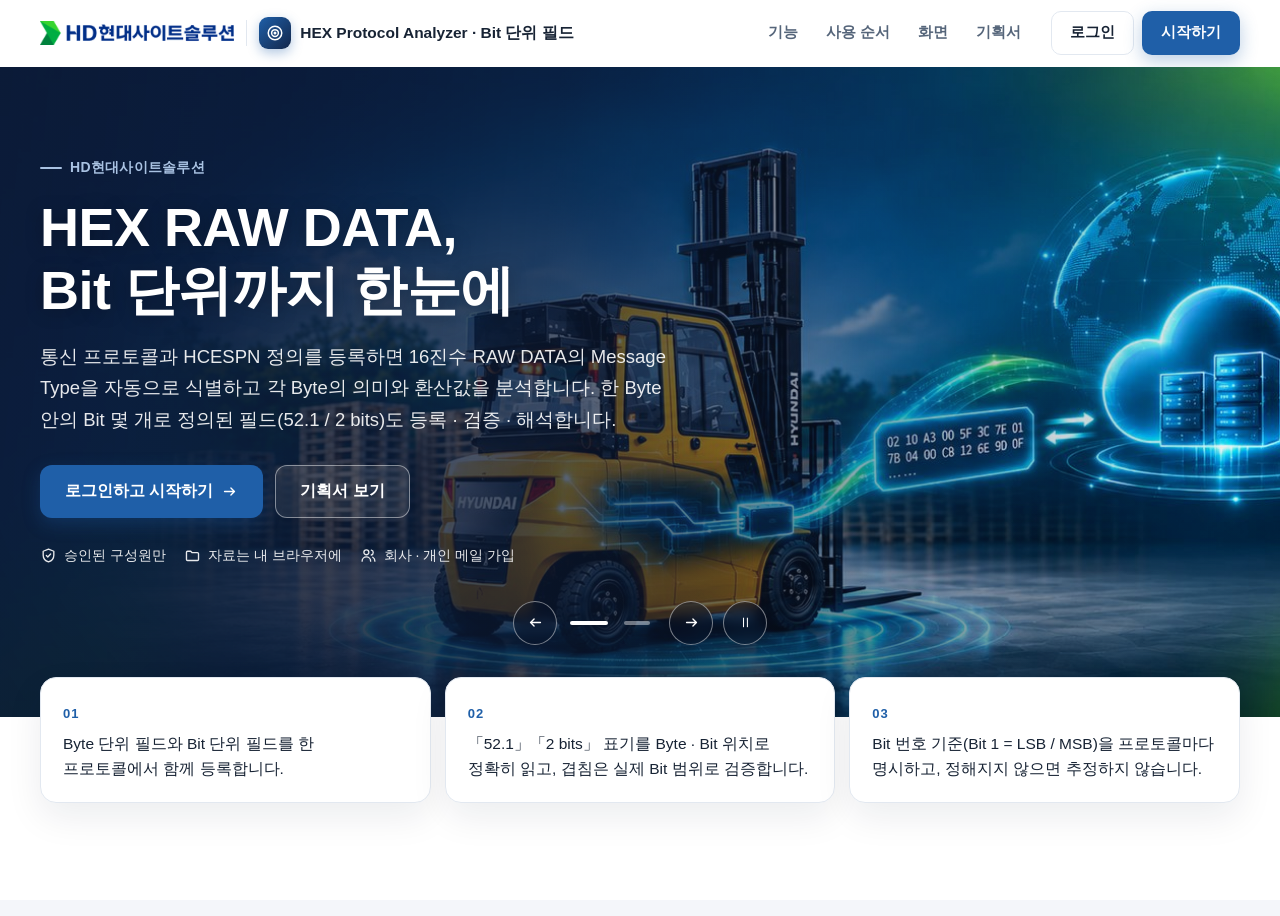
==== index.html @ 4d3e8d06 "v1.0: HEX Protocol Analyzer · Bit 단위 필드 Co-Authored-By: Claude Fable 5.2 <noreply@anthropic.com>" ====
<!DOCTYPE html>
<html lang="ko">
<head>
<meta charset="UTF-8">
<meta name="viewport" content="width=device-width, initial-scale=1.0">
<title>HEX Protocol Analyzer · Bit 단위 필드 — 16진수 RAW DATA 자동 해석</title>
<!-- seo-kit: 검색 · 공유 미리보기(주소를 옮기면 이 묶음의 주소를 내 주소로) -->
<link rel="canonical" href="https://build-2611-19.jobability.co.kr/">
<meta name="robots" content="index,follow">
<meta property="og:type" content="website">
<meta property="og:site_name" content="HD현대사이트솔루션">
<meta property="og:title" content="HD현대사이트솔루션 · HEX RAW DATA, Bit 단위까지 한눈에">
<meta property="og:description" content="통신 프로토콜과 HCESPN 정의를 등록하면 16진수 RAW DATA의 Message Type을 자동으로 식별하고 각 Byte의 의미와 환산값을 분석합니다. 한 Byte 안의 Bit 몇 개로 정의된 필드(52.1 / 2 bits)도 등록 · 검증 · 해석합니다.">
<meta property="og:url" content="https://build-2611-19.jobability.co.kr/">
<meta property="og:image" content="https://build-2611-19.jobability.co.kr/og-image.png?v=2">
<meta property="og:image:secure_url" content="https://build-2611-19.jobability.co.kr/og-image.png?v=2">
<meta property="og:image:type" content="image/png">
<meta property="og:image:width" content="1200">
<meta property="og:image:height" content="630">
<meta property="og:image:alt" content="HEX RAW DATA, Bit 단위까지 한눈에">
<meta property="og:locale" content="ko_KR">
<meta name="twitter:card" content="summary_large_image">
<meta name="twitter:title" content="HD현대사이트솔루션 · HEX RAW DATA, Bit 단위까지 한눈에">
<meta name="twitter:description" content="통신 프로토콜과 HCESPN 정의를 등록하면 16진수 RAW DATA의 Message Type을 자동으로 식별하고 각 Byte의 의미와 환산값을 분석합니다. 한 Byte 안의 Bit 몇 개로 정의된 필드(52.1 / 2 bits)도 등록 · 검증 · 해석합니다.">
<meta name="twitter:image" content="https://build-2611-19.jobability.co.kr/og-image.png?v=2">
<!-- /seo-kit -->
<meta name="description" content="통신 프로토콜과 HCESPN 정의를 등록하면 16진수 RAW DATA의 Message Type을 자동으로 식별하고 각 Byte의 의미와 환산값을 분석합니다. 한 Byte 안의 Bit 몇 개로 정의된 필드(52.1 / 2 bits)도 등록 · 검증 · 해석합니다.">
<link rel="icon" href="favicon.svg" type="image/svg+xml">
<link rel="stylesheet" href="css/analyzer.css?v=1.0">
<!-- auth-kit: 로그인 전에는 도구 화면을 감춘다(js/auth.js 가 판정 뒤 푼다) -->
<script>document.documentElement.classList.add('auth-lock')</script>
<link rel="stylesheet" href="css/auth.css?v=2026-11-13.12">
<link rel="stylesheet" href="css/board.css?v=2026-11-13.12">
<link rel="stylesheet" href="css/kit-build.css?v=2026-11-13.12">
<!-- /auth-kit -->
</head>
<body>
<div id="app">
  <aside>
    <h1>HEX Protocol Analyzer</h1>
    <nav id="nav" aria-label="메뉴">
      <button data-p="dash">대시보드</button>
      <button data-p="protocols">프로토콜 관리</button>
      <button data-p="hcespn">HCESPN 관리</button>
      <button data-p="analyze">RAW DATA 해석</button>
    </nav>
    <div class="side-foot">
      <a class="sbtn" href="guide.html">사용법</a>
      <a class="sbtn" href="plan.html">기획서</a>
      <small>build-2611-19 · 기획 차준근<br>자료는 이 브라우저에만 저장됩니다</small>
    </div>
  </aside>
  <main><div id="view"><div class="card"><b>불러오는 중입니다</b><p class="em">등록해 둔 프로토콜과 HCESPN 을 읽고 있습니다.</p></div></div></main>
</div>
<div id="tip" hidden></div>
<div id="toast" hidden></div>
<input type="file" id="fileany" hidden>
<script src="lib/xlsx.full.min.js"></script>
<script src="js/hcespn.js?v=1.0"></script>
<script src="js/app.js?v=1.0"></script>
<!-- auth-kit: 로그인 · 사용 신청 · 승인 · 게시판(키트 정본 data10-00/kit/auth, 적용 build-2611-00/tools/kit) -->
<script src="vendor/supabase.js?v=2026-11-13.12"></script>
<script src="js/auth-config.js?v=2026-11-13.12"></script>
<script src="js/kit-build.js?v=2026-11-13.12"></script>
<script src="js/board.js?v=2026-11-13.12"></script>
<script src="js/auth.js?v=2026-11-13.12"></script>
<!-- /auth-kit -->
</body>
</html>
---- css/analyzer.css ----
/* build-2611-10 v2 — 심플형 업무 대시보드(왼쪽 네이비 사이드바 + 오른쪽 내용). 기획자 시제품의 색 · 배치를 따른다 */
:root{--bg:#f4f6fa;--card:#fff;--line:#e3e8f0;--tx:#1f2937;--sub:#6b7280;--soft:#eef2f7;--navy:#1e2a4a;--blue:#2563eb;--green:#15803d;--red:#dc2626;--bb:#e8f0fe;--gb:#e7f6ec;--rb:#fdeaea;--side:204px;}
*{box-sizing:border-box;}
html,body{height:100%;margin:0;}
body{font:13px/1.55 "Pretendard","Noto Sans KR","Apple SD Gothic Neo","Malgun Gothic",sans-serif;background:var(--bg);color:var(--tx);word-break:keep-all;overflow-wrap:break-word;}
[hidden]{display:none !important;}
#app{display:flex;height:100%;}
aside{width:var(--side);background:var(--navy);color:#cbd5e8;padding:20px 12px 14px;display:flex;flex-direction:column;gap:4px;flex:none;}
aside h1{font-size:15px;color:#fff;margin:0 8px 18px;font-weight:700;}
nav{display:flex;flex-direction:column;gap:4px;}
nav button,.sbtn{background:none;border:0;color:inherit;text-align:left;padding:9px 12px;border-radius:7px;font:inherit;cursor:pointer;text-decoration:none;display:block;}
nav button:hover,.sbtn:hover{background:#2a3a63;}
nav button.on{background:#3b4f85;color:#fff;font-weight:700;}
.side-foot{margin-top:auto;display:flex;flex-direction:column;gap:2px;}
.side-foot .sbtn{font-size:12px;opacity:.85;padding:6px 12px;}
.side-foot small{color:#8fa0c4;font-size:11px;padding:8px 12px 0;line-height:1.5;}
main{flex:1;min-width:0;display:flex;flex-direction:column;padding:20px 24px 16px;}
#view{flex:1;min-height:0;overflow:auto;display:flex;flex-direction:column;}
h2{font-size:17px;margin:0 0 14px;}
h3{font-size:14px;margin:0 0 10px;}
small,.sub{color:var(--sub);font-size:11.5px;}
.card{background:var(--card);border:1px solid var(--line);border-radius:10px;padding:14px 16px;margin-bottom:14px;}
.kpis{display:grid;grid-template-columns:repeat(4,minmax(0,1fr));gap:12px;margin-bottom:14px;}
.kpi{margin:0;} .kpi span{color:var(--sub);display:block;} .kpi b{font-size:30px;line-height:1.3;font-variant-numeric:tabular-nums;}
.s-진행{color:var(--blue);} .s-완료{color:var(--green);} .s-지연{color:var(--red);}
.g3{display:grid;grid-template-columns:repeat(3,minmax(0,1fr));gap:16px;}
.mi{display:flex;justify-content:space-between;gap:8px;padding:7px 0;border-bottom:1px solid var(--line);}
.mi:last-child{border:0;} .mi small{display:block;} .mi > div{min-width:0;}
.bd{font-size:11px;font-weight:600;padding:1px 8px;border-radius:10px;height:max-content;white-space:nowrap;}
.bd.s-진행{background:var(--bb);} .bd.s-완료{background:var(--gb);} .bd.s-지연{background:var(--rb);}
.tagx{font-style:normal;font-size:10.5px;font-weight:600;border-radius:4px;padding:0 5px;margin-left:5px;background:var(--soft);color:var(--sub);white-space:nowrap;}
.tagx.dc{background:#fff3d6;color:#8a5a00;} .tagx.un{background:#f1e9fb;color:#6a3fa0;}
.em{color:var(--sub);text-align:center;padding:18px 0;margin:0;}
table{width:100%;border-collapse:collapse;}
th,td{text-align:left;padding:7px 8px;border-bottom:1px solid var(--line);vertical-align:top;}
th{color:var(--sub);font-weight:500;font-size:12px;white-space:nowrap;background:var(--card);}
.wrap{overflow-x:auto;}
.bar{display:flex;gap:8px;flex-wrap:wrap;align-items:center;margin-bottom:12px;}
.sp{flex:1;}
select,input,textarea,button{font:inherit;color:var(--tx);}
select,input[type=text],input[type=date],input[type=search],textarea{background:var(--card);border:1px solid var(--line);border-radius:6px;padding:5px 8px;max-width:100%;}
textarea{width:100%;min-height:70px;resize:vertical;line-height:1.5;}
button.b,a.b{background:var(--card);border:1px solid var(--line);border-radius:6px;padding:5px 12px;cursor:pointer;text-decoration:none;color:var(--tx);white-space:nowrap;}
button.b:hover{border-color:#b8c3d6;} button.b:disabled{opacity:.45;cursor:not-allowed;}
button.pri{background:var(--blue);border-color:var(--blue);color:#fff;} button.dg{color:var(--red);}
label.ck{display:inline-flex;gap:5px;align-items:center;white-space:nowrap;}

/* 주간업무 현황 — 금주 · 차주 좌우, 따로 스크롤 */
.cols{flex:1;min-height:320px;display:grid;grid-template-columns:minmax(0,1fr) minmax(0,1fr);gap:14px;}
.col{display:flex;flex-direction:column;min-height:0;background:var(--card);border:1px solid var(--line);border-radius:10px;}
.ch{padding:11px 14px;border-bottom:1px solid var(--line);display:flex;justify-content:space-between;align-items:baseline;gap:8px;}
.ch b{font-size:14px;} .col.cur .ch{box-shadow:inset 0 3px 0 var(--blue);border-radius:10px 10px 0 0;} .col.nxt .ch{box-shadow:inset 0 3px 0 #94a3b8;border-radius:10px 10px 0 0;}
.list{flex:1;min-height:0;overflow:auto;padding:4px 14px 10px;}
.item{border-bottom:1px solid var(--line);} .item:last-child{border:0;}
.item.late .ti{color:var(--red);}
.row{display:flex;justify-content:space-between;gap:10px;padding:9px 0;cursor:pointer;}
.row > div:first-child{min-width:0;}
.ti{display:block;font-weight:600;} .meta{color:var(--sub);font-size:11.5px;display:block;}
.rt{display:flex;gap:6px;align-items:flex-start;flex:none;}
.dt{display:none;padding:0 0 12px;} .item.open .dt{display:block;}
pre.orig{margin:0 0 8px;padding:9px 11px;background:var(--soft);border-radius:7px;font:inherit;white-space:pre-wrap;overflow-wrap:anywhere;}
.act{display:flex;gap:8px;flex-wrap:wrap;align-items:center;}
.form{display:grid;grid-template-columns:repeat(auto-fill,minmax(min(190px,100%),1fr));gap:9px 12px;align-items:end;}
.form label{display:flex;flex-direction:column;gap:3px;color:var(--sub);font-size:12px;min-width:0;}
.form label.full{grid-column:1/-1;} .form input,.form select{width:100%;}

/* 업로드 */
.steps{display:grid;grid-template-columns:repeat(4,minmax(0,1fr));gap:8px;margin-bottom:14px;}
.step{border:1px solid var(--line);border-radius:8px;padding:8px 11px;background:var(--card);color:var(--sub);}
.step b{display:block;font-size:11px;letter-spacing:.04em;} .step.on{border-color:var(--blue);color:var(--tx);box-shadow:inset 0 3px 0 var(--blue);} .step.done{color:var(--green);}
.drop{display:block;border:2px dashed #b8c3d6;border-radius:10px;padding:26px 16px;text-align:center;cursor:pointer;background:#fbfcfe;}
.drop:hover,.drop.over{border-color:var(--blue);background:#f1f6ff;} .drop b{display:block;font-size:14px;margin-bottom:4px;}
table.prev td{padding:5px 6px;} table.prev input[type=text]{width:100%;min-width:150px;} table.prev textarea{min-width:220px;min-height:54px;}
tr.skip td{opacity:.5;} tr.flag td{background:#fffaf0;} .bad{color:var(--red);font-weight:600;} .warnb{background:#fff7e6;border:1px solid #f1d9a6;border-radius:8px;padding:9px 12px;margin-bottom:12px;}
.okb{background:var(--gb);border:1px solid #bfe5cc;border-radius:8px;padding:9px 12px;margin-bottom:12px;}
.tabs{display:flex;gap:6px;flex-wrap:wrap;margin-bottom:12px;} .tabs button.on{background:var(--navy);color:#fff;border-color:var(--navy);}
.fieldhead{background:var(--soft);font-weight:700;}
#toast{position:fixed;right:20px;bottom:20px;background:#111827;color:#fff;padding:10px 15px;border-radius:9px;font-size:13px;z-index:50;max-width:min(420px,calc(100vw - 40px));}

@media (max-width:900px){
  #app{flex-direction:column;height:auto;min-height:100%;}
  aside{width:auto;flex-direction:row;flex-wrap:wrap;align-items:center;padding:10px 12px;gap:6px;}
  aside h1{margin:0 8px 0 4px;} nav{flex-direction:row;flex-wrap:wrap;} nav button{padding:7px 10px;}
  .side-foot{margin:0 0 0 auto;flex-direction:row;align-items:center;} .side-foot small{display:none;}
  main{padding:14px 12px;} #view{overflow:visible;}
  .kpis{grid-template-columns:repeat(2,minmax(0,1fr));} .g3{grid-template-columns:minmax(0,1fr);}
  .cols{grid-template-columns:minmax(0,1fr);} .col{max-height:70vh;} .steps{grid-template-columns:repeat(2,minmax(0,1fr));}
}
@media print{
  aside,.noprint,#toast{display:none !important;} #app{display:block;height:auto;} main{padding:0;} #view{overflow:visible;display:block;}
  body{background:#fff;} .card{border:0;padding:0;} th{background:#fff;} .wrap{overflow:visible;}
}

/* ── HEX Protocol Analyzer 전용 ── */
.split{display:grid;grid-template-columns:270px minmax(0,1fr);gap:14px;align-items:start;}
@media (max-width:900px){.split{grid-template-columns:minmax(0,1fr);}}
.plist{list-style:none;margin:0;padding:0;}
.plist li{border-bottom:1px solid var(--line);} .plist li:last-child{border:0;}
.plist button{display:block;width:100%;text-align:left;background:none;border:0;padding:8px 6px;cursor:pointer;border-radius:6px;}
.plist button:hover{background:var(--soft);} .plist li.on button{background:var(--bb);font-weight:700;}
.plist small{display:block;}
textarea.mono,input.mono,.mono{font-family:ui-monospace,SFMono-Regular,Menlo,Consolas,monospace;}
textarea.paste{min-height:110px;}
table.grid td{padding:4px 5px;} table.grid input,table.grid select{width:100%;min-width:60px;}
table.grid input.n{width:70px;min-width:56px;} table.grid input.w{min-width:200px;}
.iss{margin:10px 0;padding:9px 12px;border-radius:8px;border:1px solid var(--line);}
.iss.error{background:var(--rb);border-color:#f3c1c1;} .iss.warn{background:#fff7e6;border-color:#f1d9a6;} .iss.ok{background:var(--gb);border-color:#bfe5cc;} .iss.info{background:var(--bb);border-color:#c5d6f7;}
.iss ul{margin:4px 0 0 18px;padding:0;}
.st-ok{color:var(--green);} .st-warn{color:#b45309;} .st-error{color:var(--red);font-weight:700;} .st-na{color:#6a3fa0;}
.hexv{display:flex;flex-wrap:wrap;gap:3px;font-family:ui-monospace,SFMono-Regular,Menlo,Consolas,monospace;font-size:13px;position:relative;}
.hb{position:relative;min-width:30px;text-align:center;padding:5px 0 3px;border-radius:5px;border:1px solid transparent;cursor:default;background:var(--soft);line-height:1.2;}
.hb small{display:block;font-size:9px;color:var(--sub);font-family:inherit;}
.hb.hl{outline:2px solid var(--navy);outline-offset:0;z-index:1;} .hb.hl2{box-shadow:inset 0 -3px 0 var(--navy);}
.hb.undef{background:repeating-linear-gradient(45deg,#f1f3f7,#f1f3f7 4px,#e3e8f0 4px,#e3e8f0 8px);} .hb.err{background:var(--rb);border-color:var(--red);}
.c0{background:#dbe8ff;} .c1{background:#d9f2e2;} .c2{background:#ffe6c7;} .c3{background:#eadcfb;} .c4{background:#ffdfe8;} .c5{background:#d5f0f2;} .c6{background:#f3ecc4;} .c7{background:#e2e6ee;}
#tip{position:fixed;z-index:60;background:#111827;color:#fff;border-radius:9px;padding:9px 12px;font-size:12px;line-height:1.6;max-width:340px;pointer-events:none;box-shadow:0 6px 20px rgba(0,0,0,.25);}
#tip b{color:#fde68a;} #tip dl{display:grid;grid-template-columns:max-content 1fr;gap:0 10px;margin:0;} #tip dt{color:#9ca3af;} #tip dd{margin:0;overflow-wrap:anywhere;}
.legend{display:flex;flex-wrap:wrap;gap:6px 12px;margin:8px 0 0;font-size:12px;color:var(--sub);} .legend i{display:inline-block;width:12px;height:12px;border-radius:3px;margin-right:4px;vertical-align:-1px;}
.rlist{max-height:260px;overflow:auto;} .rlist tr{cursor:pointer;} .rlist tr.on td{background:var(--bb);}
tr.child td{color:var(--sub);font-size:12px;} tr.child td:nth-child(3){padding-left:22px;}

/* 19 — Bit 단위 필드 */
tr.bitrow td:first-child input{border-color:#7c93c9;} tr.bitfield td{background:#f6f8fd;}
.hb.multi{outline:2px dashed #3b4f85; outline-offset:-2px;}
#tip .tipsub{display:block; color:#8fa0c4; font-size:11.5px; margin:2px 0 6px;}
#tip .bf{border-top:1px solid rgba(255,255,255,.14); padding:7px 0 2px;} #tip .bf dl{margin:5px 0 0;}
#tip .bits{display:inline-flex; gap:2px; font-family:ui-monospace,Menlo,monospace; font-size:12px;}
#tip .bits i{font-style:normal; width:17px; height:20px; line-height:20px; text-align:center; border-radius:3px; background:rgba(255,255,255,.1); color:#9fb0d0;}
#tip .bits i.on{background:#ffb347; color:#16233f; font-weight:700;}
#pform select{font:inherit; padding:6px 8px; border:1px solid var(--line); border-radius:6px; background:#fff; width:100%;}
---- css/auth.css ----
/* data10 로그인 키트 — 정본: data10-00/kit/auth/css/auth.css (사본을 직접 고치지 말 것)
   로그인 전 대문 · 사용 신청 · 승인 대기 · 구성원 관리 창. 클래스는 모두 ag- / auth- 로 시작해 도구 화면과 섞이지 않는다. */
:root {
  --ag-ink: #172334; --ag-sub: #55657a; --ag-line: #d6dee8; --ag-bg: #f3f6f9;
  --ag-navy: #13274b; --ag-navy-2: #0c1b36; --ag-brand: #1f5fa8; --ag-brand-d: #174a84;
  --ag-ok: #1b6e3a; --ag-ok-bg: #e5f3ea; --ag-err: #b3261e; --ag-err-bg: #fdecea; --ag-warn: #7a5200; --ag-warn-bg: #fff4d6;
  --ag-accent: #a9c2e2;
  --ag-pad: 20px;
}
@media (min-width: 640px) { :root { --ag-pad: 28px; } }
@media (min-width: 1024px) { :root { --ag-pad: 40px; } }

/* 로그인 전에는 도구 화면을 감춘다(자리는 그대로 — 그래프 폭 계산이 흔들리지 않게 visibility) */
html.auth-lock body > *:not(#authGate) { visibility: hidden; }
html.auth-lock body { overflow: hidden; }

.ag {
  position: fixed; inset: 0; z-index: 2000; overflow-y: auto; -webkit-overflow-scrolling: touch;
  background: var(--ag-bg); color: var(--ag-ink);
  font: 16px/1.65 Pretendard, 'Apple SD Gothic Neo', 'Malgun Gothic', 'Noto Sans KR', sans-serif;
  word-break: keep-all; overflow-wrap: break-word;
}
.ag[hidden] { display: none; }
.ag *, .ag *::before, .ag *::after, .ag-modal * { box-sizing: border-box; }

.ag-wrap {
  max-width: calc(1180px + 2 * var(--ag-pad)); margin: 0 auto; padding: 0 var(--ag-pad);
  display: grid; grid-template-columns: minmax(0, 1fr); gap: 0;
}
.ag-hero {
  background: linear-gradient(160deg, var(--ag-navy) 0%, var(--ag-navy-2) 100%); color: #fff;
  margin: 0 calc(-1 * var(--ag-pad)); padding: 36px var(--ag-pad) 32px;
}
.ag-side { padding: 24px 0 8px; }
@media (min-width: 960px) {
  .ag { background: linear-gradient(90deg, var(--ag-navy-2) 0, var(--ag-navy-2) 50%, var(--ag-bg) 50%); }
  .ag-wrap { grid-template-columns: minmax(0, 1fr) minmax(0, 1fr); min-height: calc(100vh - 48px); align-items: center; }
  .ag-hero { margin: 0; padding: 56px 48px 56px 0; background: none; min-height: 100%; display: flex; flex-direction: column; justify-content: center; }
  .ag-side { padding: 56px 0 56px 48px; }
}
.ag-eyebrow { margin: 0 0 10px; font-size: 13.5px; letter-spacing: .02em; color: var(--ag-accent); }
.ag-hero h1 { margin: 0 0 14px; font-size: clamp(26px, 3.6vw, 38px); line-height: 1.3; color: #fff; font-weight: 800; }
.ag-lead { margin: 0 0 24px; color: #d7e3f2; font-size: 16.5px; max-width: 640px; }
.ag-feats { list-style: none; margin: 0 0 24px; padding: 0; display: grid; grid-template-columns: minmax(0, 1fr); gap: 10px; }
@media (min-width: 640px) { .ag-feats { grid-template-columns: repeat(2, minmax(0, 1fr)); } }
.ag-feats li { border: 1px solid rgba(255, 255, 255, .14); border-radius: 12px; padding: 14px 16px; background: rgba(255, 255, 255, .05); }
.ag-feats b { display: block; color: #fff; font-size: 15.5px; margin-bottom: 4px; }
.ag-feats span { display: block; color: #c4d3e6; font-size: 14px; line-height: 1.55; }
.ag-flow-t { margin: 0 0 8px; font-size: 13.5px; color: #a9c2e2; }
.ag-flow ol { list-style: none; margin: 0; padding: 0; display: flex; flex-wrap: wrap; gap: 8px; }
.ag-flow li { display: inline-flex; align-items: center; gap: 8px; padding: 6px 12px 6px 6px; border-radius: 999px; background: rgba(255, 255, 255, .08); color: #e6eef8; font-size: 14px; }
.ag-n { display: inline-grid; place-items: center; width: 24px; height: 24px; border-radius: 50%; background: #fff; color: var(--ag-navy); font-weight: 700; font-size: 13px; }

.ag-card { background: #fff; border: 1px solid var(--ag-line); border-radius: 16px; padding: 26px 24px; box-shadow: 0 10px 30px rgba(15, 30, 55, .08); max-width: 460px; margin: 0 auto; }
.ag-card h2 { margin: 6px 0 8px; font-size: 21px; color: var(--ag-ink); }
.ag-card p { margin: 0 0 12px; }
.ag-sub { color: var(--ag-sub); font-size: 14.5px; }
.ag-tabs { display: flex; gap: 4px; padding: 4px; background: #eef2f6; border-radius: 10px; margin: 0 0 18px; }
.ag-tabs button { flex: 1; border: 0; background: transparent; padding: 9px 10px; border-radius: 8px; font: inherit; font-weight: 600; color: var(--ag-sub); cursor: pointer; }
.ag-tabs button[aria-selected="true"] { background: #fff; color: var(--ag-ink); box-shadow: 0 1px 3px rgba(0, 0, 0, .1); }
.ag-form { display: grid; gap: 12px; }
.ag-form label { display: grid; gap: 5px; font-size: 14px; font-weight: 600; color: var(--ag-ink); }
.ag-form small { font-weight: 400; color: var(--ag-sub); }
.ag-form input { font: inherit; font-size: 16px; font-weight: 400; padding: 10px 12px; border: 1px solid var(--ag-line); border-radius: 9px; background: #fff; color: var(--ag-ink); width: 100%; }
.ag-form input::placeholder { color: #8a97a8; font-weight: 400; }
.ag-form input:focus { outline: 2px solid var(--ag-brand); outline-offset: 1px; border-color: var(--ag-brand); }
.ag-btn { font: inherit; font-weight: 700; display: inline-flex; align-items: center; justify-content: center; gap: 6px; min-height: 44px; padding: 8px 16px;
  border-radius: 10px; border: 1px solid var(--ag-line); background: #fff; color: var(--ag-ink); cursor: pointer; width: 100%; }
.ag-btn:hover { border-color: var(--ag-brand); }
.ag-btn:disabled { opacity: .6; cursor: progress; }
.ag-primary { background: var(--ag-brand); border-color: var(--ag-brand); color: #fff; }
.ag-primary:hover { background: var(--ag-brand-d); }
.ag-kakao { background: #fee500; border-color: #fee500; color: #191600; }
.ag-or { display: flex; align-items: center; gap: 10px; color: var(--ag-sub); font-size: 13px; margin: 14px 0; }
.ag-or::before, .ag-or::after { content: ''; flex: 1; height: 1px; background: var(--ag-line); }
.ag-hint { margin: 14px 0 0 !important; color: var(--ag-sub); font-size: 13.5px; }
.ag-msg { margin: 12px 0 0 !important; font-size: 14px; min-height: 1em; color: var(--ag-sub); }
.ag-msg:empty { display: none; }
.ag-msg.is-err { color: var(--ag-err); background: var(--ag-err-bg); padding: 8px 12px; border-radius: 8px; }
.ag-msg.is-ok { color: var(--ag-ok); background: var(--ag-ok-bg); padding: 8px 12px; border-radius: 8px; }
.ag-link { border: 0; background: none; color: var(--ag-sub); text-decoration: underline; font: inherit; font-size: 14px; cursor: pointer; margin-top: 14px; padding: 6px 0; }
.ag-badge { display: inline-block; padding: 3px 10px; border-radius: 999px; background: var(--ag-warn-bg); color: var(--ag-warn); font-size: 13px; font-weight: 700; }
.ag-badge.is-off { background: var(--ag-err-bg); color: var(--ag-err); }
.ag-claim { margin-top: 16px; padding: 14px; border: 1px dashed var(--ag-line); border-radius: 10px; font-size: 14px; color: var(--ag-sub); }
.ag-foot { text-align: center; color: var(--ag-sub); font-size: 13px; margin: 0; padding: 14px var(--ag-pad) 22px; }
@media (min-width: 960px) { .ag-foot { color: #8fa3bd; text-align: left; max-width: calc(1180px + 2 * var(--ag-pad)); margin: 0 auto; } }

/* 상단 바 계정 칩 */
.auth-chip { display: flex; align-items: center; gap: 6px; margin-left: auto; flex-wrap: nowrap; font-size: 13.5px; }
.auth-chip.is-float { position: fixed; top: 10px; right: 10px; z-index: 1500; background: #fff; border: 1px solid var(--ag-line); border-radius: 999px; padding: 4px 6px 4px 12px; }
.auth-chip-name { max-width: 9em; overflow: hidden; text-overflow: ellipsis; white-space: nowrap; font-weight: 600; }
.auth-chip-btn { font: inherit; font-size: 13px; border: 1px solid var(--ag-line); background: #fff; color: var(--ag-ink); border-radius: 8px; padding: 5px 10px; cursor: pointer; white-space: nowrap; display: inline-flex; align-items: center; gap: 4px; }
.auth-chip-btn:hover { border-color: var(--ag-brand); color: var(--ag-brand); }
.auth-chip-n { display: inline-grid; place-items: center; min-width: 18px; height: 18px; padding: 0 5px; border-radius: 9px; background: var(--ag-err); color: #fff; font-size: 11.5px; font-weight: 700; }
.auth-chip-n[hidden] { display: none; }
@media (max-width: 639px) { .auth-chip-name { display: none; } }

/* 구성원 관리 창 */
.ag-modal { position: fixed; inset: 0; z-index: 2100; background: rgba(10, 20, 35, .5); display: flex; align-items: flex-start; justify-content: center; padding: 24px 12px; overflow-y: auto;
  font: 15px/1.6 Pretendard, 'Apple SD Gothic Neo', 'Malgun Gothic', sans-serif; color: var(--ag-ink); word-break: keep-all; overflow-wrap: break-word; }
.ag-modal[hidden] { display: none; }
.ag-panel { background: #fff; border-radius: 14px; width: 100%; max-width: 980px; padding: 20px 22px 24px; }
.ag-panel-h { display: flex; align-items: center; justify-content: space-between; gap: 12px; }
.ag-panel-h h2 { margin: 0; font-size: 20px; }
.ag-x { border: 0; background: none; font-size: 26px; line-height: 1; cursor: pointer; color: var(--ag-sub); padding: 4px 8px; }
.ag-panel .ag-tabs { max-width: 320px; margin: 12px 0; }
.ag-tablewrap { overflow-x: auto; }
.ag-table { width: 100%; border-collapse: collapse; font-size: 14.5px; }
.ag-table th, .ag-table td { text-align: left; vertical-align: top; padding: 10px 8px; border-bottom: 1px solid var(--ag-line); }
.ag-table th { background: #f1f4f8; font-size: 13.5px; white-space: nowrap; }
.ag-table small { color: var(--ag-sub); }
.ag-acts { display: flex; flex-wrap: wrap; gap: 6px; min-width: 150px; }
.ag-btn.ag-sm { width: auto; min-height: 34px; padding: 4px 10px; font-size: 13.5px; }
.ag-st { display: inline-block; padding: 1px 8px; border-radius: 999px; font-size: 12.5px; font-weight: 700; background: #eef2f6; color: var(--ag-sub); }
.ag-st.is-pending { background: var(--ag-warn-bg); color: var(--ag-warn); }
.ag-st.is-active { background: var(--ag-ok-bg); color: var(--ag-ok); }
.ag-st.is-disabled { background: var(--ag-err-bg); color: var(--ag-err); }
.ag-st.is-admin { background: #e6eef9; color: var(--ag-brand-d); }
/* 밝은 테마(plan.json landing.theme = "light") — 바탕은 --ag-bg, 글자는 --ag-ink, 강조는 --ag-accent */
.ag-light, .ag-light .ag-hero { background: var(--ag-bg); }
@media (min-width: 960px) { .ag.ag-light { background: var(--ag-bg); } }
.ag-light .ag-hero { color: var(--ag-ink); }
.ag-light .ag-hero h1 { color: var(--ag-navy); font-size: clamp(30px, 4.2vw, 46px); line-height: 1.25; }
.ag-light .ag-eyebrow { font-size: 16px; font-weight: 700; }
.ag-light .ag-lead { color: var(--ag-sub); font-size: 17px; }
.ag-light .ag-feats li { background: #fff; border-color: var(--ag-line); }
.ag-light .ag-feats b { color: var(--ag-ink); }
.ag-light .ag-feats span { color: var(--ag-sub); }
.ag-light .ag-flow-t { color: var(--ag-sub); }
.ag-light .ag-flow li { background: #fff; color: var(--ag-ink); border: 1px solid var(--ag-line); }
.ag-light .ag-n { background: var(--ag-navy); color: #fff; }
.ag-light .ag-primary { background: var(--ag-navy); border-color: var(--ag-navy); }
.ag-light .ag-primary:hover { background: var(--ag-navy-2); }
@media (min-width: 960px) { .ag-light .ag-foot { color: var(--ag-sub); } }
/* 대문 그림(SVG) — 현장 데이터 → 관리도. 색은 currentColor 하나로(테마마다 .ag-art color 만 바꾼다) */
.ag-hero { position: relative; overflow: hidden; }
.ag-hero > :not(.ag-art) { position: relative; z-index: 1; }
.ag-art { position: absolute; z-index: 0; pointer-events: none; color: #7fa6d6; opacity: .3;
  right: -40px; top: 8px; width: min(560px, 78%); height: auto; }
.ag-par { transition: transform .6s cubic-bezier(.2, .7, .2, 1); }
.ag-line { fill: none; stroke: currentColor; stroke-width: 2.5; stroke-linecap: round; }
.ag-ucl { stroke: currentColor; stroke-width: 1; stroke-dasharray: 5 6; opacity: .55; }
.ag-lbl { fill: currentColor; font-size: 12px; opacity: .7; font-family: inherit; }
.ag-pt { fill: var(--ag-navy-2); stroke: currentColor; stroke-width: 2; }
.ag-ring { fill: none; stroke: currentColor; stroke-width: 2; transform-box: fill-box; transform-origin: center; opacity: 0; }
@media (max-width: 639px) { .ag-art { width: 92%; right: -24px; top: 0; opacity: .28; } .ag-lbl { display: none; } }
/* 데스크톱: 왼쪽 칸 맨 아래 띠(내용과 겹치지 않게 그만큼 아래 여백을 둔다) */
@media (min-width: 960px) {
  .ag-hero { padding-bottom: 210px; }
  .ag-art { top: auto; bottom: 34px; left: 0; right: 32px; width: auto; max-width: 600px; opacity: .55; }
}
.ag-light .ag-art { color: var(--ag-navy); opacity: .26; }
.ag-light .ag-pt { fill: var(--ag-bg); }

/* 「이렇게 씁니다」 단계 — 차례로 밝아진다(그림의 점과 함께) */
.ag-flow li { transition: background-color .35s, box-shadow .35s, color .35s; }
.ag-flow li.is-on { background: rgba(255, 255, 255, .18); box-shadow: inset 0 0 0 1px rgba(255, 255, 255, .45); color: #fff; }
.ag-light .ag-flow li.is-on { background: #fff; box-shadow: inset 0 0 0 1.5px var(--ag-navy); color: var(--ag-navy); }

/* 효과 — .ag-fx 는 JS 가 처음 한 번만 붙인다(모션 최소화면 붙이지 않음). 효과가 없어도 모든 내용은 보인다. */
@keyframes agDraw { to { stroke-dashoffset: 0; } }
@keyframes agFade { from { opacity: 0; } }
@keyframes agUp { from { opacity: 0; transform: translateY(12px); } }
@keyframes agPop { from { opacity: 0; transform: scale(.4); } }
@keyframes agPulse { 0% { opacity: .85; transform: scale(.6); } 100% { opacity: 0; transform: scale(2.2); } }
.ag-fx .ag-line { stroke-dasharray: 1; stroke-dashoffset: 1; animation: agDraw 1.8s cubic-bezier(.4, 0, .2, 1) .2s forwards; }
.ag-fx .ag-area { animation: agFade 1.2s ease 1s both; }
.ag-fx .ag-pt { transform-box: fill-box; transform-origin: center; animation: agPop .45s cubic-bezier(.2, .9, .3, 1.4) var(--d, 1s) both; }
.ag-fx .ag-eyebrow, .ag-fx .ag-hero h1, .ag-fx .ag-lead { animation: agUp .6s ease both; }
.ag-fx .ag-hero h1 { animation-delay: .08s; } .ag-fx .ag-lead { animation-delay: .16s; }
.ag-fx .ag-feats li { animation: agUp .55s ease both; }
.ag-fx .ag-feats li:nth-child(1) { animation-delay: .28s; } .ag-fx .ag-feats li:nth-child(2) { animation-delay: .36s; }
.ag-fx .ag-feats li:nth-child(3) { animation-delay: .44s; } .ag-fx .ag-feats li:nth-child(4) { animation-delay: .52s; }
.ag-fx .ag-flow { animation: agUp .55s ease .62s both; }
.ag-fx .ag-card { animation: agUp .6s ease .18s both; }
.ag-ring { animation: agPulse 2.4s ease-out infinite; }
.ag-feats li { transition: border-color .25s, background-color .25s; }
.ag-feats li:hover { border-color: rgba(255, 255, 255, .32); background: rgba(255, 255, 255, .08); }
.ag-light .ag-feats li:hover { border-color: var(--ag-navy); background: #fff; }

/* ───────── 대문 사진 ───────── */
.ag-sr { position: absolute !important; width: 1px; height: 1px; overflow: hidden; clip: rect(0 0 0 0); white-space: nowrap; }
/* banner: 완성 그림을 위에 그대로(잘리지 않게), 아래에 기능 · 로그인 */
.ag.ag-has-banner { background: var(--ag-bg); }
.ag-banner { background: var(--ag-navy-2); display: flex; justify-content: center; }
.ag-banner { cursor: pointer; }
.ag-banner img { display: block; width: 100%; max-width: 1600px; height: auto; max-height: 72vh; object-fit: contain; }
/* 데스크톱: 그림 아래로 로그인 카드가 첫 화면에 걸리게 높이를 줄인다 */
@media (min-width: 960px) { .ag-banner img { max-height: 52vh; } }
.ag-banner:focus-visible { outline: 3px solid var(--ag-brand); outline-offset: -3px; }
.ag-wrap-banner { padding-top: 24px; padding-bottom: 8px; }
.ag-has-banner .ag-hero-sub { background: none; color: var(--ag-ink); margin: 0; padding: 0 0 8px; }
.ag-has-banner .ag-feats li { background: #fff; border-color: var(--ag-line); }
.ag-has-banner .ag-feats b { color: var(--ag-ink); } .ag-has-banner .ag-feats span { color: var(--ag-sub); }
.ag-has-banner .ag-flow-t { color: var(--ag-sub); }
.ag-has-banner .ag-flow li { background: #fff; color: var(--ag-ink); border: 1px solid var(--ag-line); }
.ag-has-banner .ag-flow li.is-on { box-shadow: inset 0 0 0 1.5px var(--ag-brand); color: var(--ag-brand-d); }
.ag-has-banner .ag-n { background: var(--ag-navy); color: #fff; }
@media (min-width: 960px) {
  .ag-wrap-banner { min-height: 0; align-items: start; padding-top: 32px; }
  .ag-has-banner .ag-hero-sub { padding: 8px 40px 24px 0; min-height: 0; }
  .ag-has-banner .ag-side { padding: 8px 0 24px 40px; }
  .ag-has-banner .ag-foot { color: var(--ag-sub); }
}
/* cover: 사진 위에 대표색을 덮는다(글자 대비를 위해 왼쪽을 더 짙게) */
.ag-hero.ag-cover { background:
  linear-gradient(100deg, color-mix(in srgb, var(--ag-navy-2) 94%, transparent) 0%, color-mix(in srgb, var(--ag-navy) 82%, transparent) 55%, color-mix(in srgb, var(--ag-navy) 45%, transparent) 100%),
  var(--ag-photo) center / cover no-repeat, var(--ag-navy-2); }
@media (min-width: 960px) {
  .ag.ag-has-cover { background: linear-gradient(90deg, var(--ag-navy-2) 0, var(--ag-navy-2) 50%, var(--ag-bg) 50%); }
  .ag-has-cover .ag-wrap { max-width: none; padding-left: 0; }
  .ag-has-cover .ag-hero.ag-cover { margin: 0; padding: 56px 48px 56px max(var(--ag-pad), calc((100vw - 1180px) / 2)); min-height: 100vh; }
}

@media (prefers-reduced-motion: reduce) {
  .ag *, .ag-modal * { transition: none !important; animation: none !important; }
  .ag-ring { opacity: .6; }
}

/* ═════════ 홈페이지 모드(로그인 전) — hp-* ═════════
   색은 과제마다 --ag-navy · --ag-navy-2 · --ag-brand · --ag-brand-d · --ag-accent 로 바뀐다(plan.json landing.colors). */
.ag.ag-home { background: #fff; color: var(--ag-ink); scroll-behavior: smooth; }
@media (min-width: 960px) { .ag.ag-home { background: #fff; } }
.ag-home.hp-modal-open { overflow: hidden; }
.hp { --hp-pad: var(--ag-pad); --hp-max: 1200px; --hp-soft: #f4f7fb; --hp-line: #e2e8f0; font-size: 16px; }
.hp-in { max-width: calc(var(--hp-max) + 2 * var(--hp-pad)); margin: 0 auto; padding: 0 var(--hp-pad); }
.hp a { color: inherit; }
.hp h1, .hp h2, .hp h3 { margin: 0; letter-spacing: -0.01em; }
.hp-ic { width: 24px; height: 24px; fill: none; stroke: currentColor; stroke-width: 1.7; stroke-linecap: round; stroke-linejoin: round; flex: none; }
.hp-ic-s { width: 17px; height: 17px; fill: none; stroke: currentColor; stroke-width: 1.9; stroke-linecap: round; stroke-linejoin: round; flex: none; }

/* 머리글 */
.hp-nav { position: sticky; top: 0; z-index: 30; background: rgba(255, 255, 255, .92); backdrop-filter: saturate(1.4) blur(10px); border-bottom: 1px solid transparent; transition: border-color .2s, box-shadow .2s; }
.hp-nav.is-scrolled { border-bottom-color: var(--hp-line); box-shadow: 0 6px 20px rgba(15, 30, 55, .06); }
.hp-nav-in { display: flex; align-items: center; gap: 18px; min-height: 66px; }
.hp-brand { display: flex; align-items: center; gap: 12px; text-decoration: none; min-width: 0; flex: 1 1 auto; }
.hp-logo { height: 30px; width: auto; display: block; }
.hp-wordmark { display: inline-flex; flex-direction: column; line-height: 1.05; font-weight: 800; font-size: 18px; color: var(--ag-navy); white-space: nowrap; }
.hp-wordmark small { font-size: 10.5px; font-weight: 700; letter-spacing: .14em; color: var(--ag-sub); margin-top: 3px; }
.hp-div { width: 1px; height: 26px; background: var(--hp-line); flex: none; }
.hp-tool { display: inline-flex; align-items: center; gap: 9px; min-width: 0; }
.hp-mark { display: inline-grid; place-items: center; width: 32px; height: 32px; border-radius: 9px; flex: none;
  background: linear-gradient(135deg, var(--ag-brand), var(--ag-navy)); color: #fff; box-shadow: 0 4px 12px color-mix(in srgb, var(--ag-brand) 35%, transparent); }
.hp-mark-ic { width: 18px; height: 18px; fill: none; stroke: currentColor; stroke-width: 2; stroke-linecap: round; stroke-linejoin: round; }
.hp-tool-t { font-weight: 700; font-size: 15.5px; color: var(--ag-ink); white-space: nowrap; overflow: hidden; text-overflow: ellipsis; }
.hp-links { display: none; gap: 4px; }
.hp-links a { text-decoration: none; color: var(--ag-sub); font-weight: 600; font-size: 14.5px; padding: 8px 12px; border-radius: 8px; }
.hp-links a:hover { color: var(--ag-ink); background: var(--hp-soft); }
.hp-acts { display: flex; gap: 8px; flex: none; }
@media (min-width: 1024px) { .hp-links { display: flex; } }
@media (max-width: 639px) { .hp-wordmark small, .hp-div, .hp-tool-t { display: none; } .hp-acts .hp-ghost { display: none; } }

/* 단추 */
.hp-btn { font: inherit; font-weight: 700; font-size: 14.5px; display: inline-flex; align-items: center; justify-content: center; gap: 8px;
  min-height: 42px; padding: 9px 18px; border-radius: 10px; border: 1px solid transparent; cursor: pointer; text-decoration: none; white-space: nowrap; transition: background-color .2s, border-color .2s, transform .15s, box-shadow .2s; }
.hp-btn:focus-visible { outline: 3px solid color-mix(in srgb, var(--ag-brand) 45%, transparent); outline-offset: 2px; }
.hp-lg { min-height: 50px; padding: 12px 24px; font-size: 16px; border-radius: 12px; }
.hp-primary { background: var(--ag-brand); color: #fff; box-shadow: 0 6px 18px color-mix(in srgb, var(--ag-brand) 30%, transparent); }
.hp-primary:hover { background: var(--ag-brand-d); transform: translateY(-1px); }
.hp-ghost { background: transparent; color: var(--ag-ink); border-color: var(--hp-line); }
.hp-ghost:hover { border-color: var(--ag-brand); color: var(--ag-brand-d); }
.hp-line { background: rgba(255, 255, 255, .08); color: #fff; border-color: rgba(255, 255, 255, .45); }
.hp-line:hover { background: rgba(255, 255, 255, .16); }

/* 히어로 */
.hp-hero { position: relative; overflow: hidden; color: #fff;
  background: radial-gradient(1200px 520px at 85% 15%, color-mix(in srgb, var(--ag-brand) 55%, transparent), transparent 60%),
              linear-gradient(160deg, var(--ag-navy) 0%, var(--ag-navy-2) 100%); }
.hp-hero::after { content: ''; position: absolute; inset: 0; pointer-events: none; opacity: .18;
  background-image: radial-gradient(rgba(255, 255, 255, .55) 1px, transparent 1.2px); background-size: 26px 26px;
  -webkit-mask-image: linear-gradient(180deg, #000 0%, transparent 85%); mask-image: linear-gradient(180deg, #000 0%, transparent 85%); }
.hp-cover { background: linear-gradient(100deg, color-mix(in srgb, var(--ag-navy-2) 95%, transparent) 0%, color-mix(in srgb, var(--ag-navy) 86%, transparent) 50%, color-mix(in srgb, var(--ag-navy) 55%, transparent) 100%), var(--hp-photo) center / cover no-repeat, var(--ag-navy-2); }
.hp-hero-in { position: relative; z-index: 1; display: grid; grid-template-columns: minmax(0, 1fr); gap: 40px; padding-top: 56px; padding-bottom: 64px; align-items: center; }
@media (min-width: 1024px) { .hp-hero-in { grid-template-columns: minmax(0, 1fr) minmax(0, 1.08fr); gap: 56px; padding-top: 84px; padding-bottom: 96px; min-height: min(78vh, 760px); } }
.hp-eyebrow { display: inline-flex; align-items: center; gap: 8px; margin: 0 0 16px; font-size: 14px; font-weight: 700; letter-spacing: .02em; color: var(--ag-accent); }
.hp-eyebrow::before { content: ''; width: 22px; height: 2px; background: currentColor; border-radius: 2px; }
.hp-hero h1 { font-size: clamp(30px, 4.6vw, 54px); line-height: 1.18; font-weight: 800; color: #fff; }
.hp-lead { margin: 18px 0 0; font-size: clamp(16px, 1.5vw, 18.5px); line-height: 1.7; color: rgba(255, 255, 255, .84); max-width: 640px; }
.hp-cta-row { display: flex; flex-wrap: wrap; gap: 12px; margin-top: 30px; }
.hp-trust-chips { list-style: none; padding: 0; margin: 26px 0 0; display: flex; flex-wrap: wrap; gap: 8px 18px; }
.hp-trust-chips li { display: inline-flex; align-items: center; gap: 7px; font-size: 14px; color: rgba(255, 255, 255, .78); }
.hp-hero-vis { position: relative; }
.hp-frame { margin: 0; border-radius: 14px; overflow: hidden; background: #fff; box-shadow: 0 30px 70px rgba(5, 12, 30, .45), 0 0 0 1px rgba(255, 255, 255, .12); }
.hp-frame-bar { display: flex; align-items: center; gap: 6px; height: 34px; padding: 0 14px; background: #eef2f7; border-bottom: 1px solid #dfe5ee; }
.hp-frame-bar i { width: 10px; height: 10px; border-radius: 50%; background: #cfd7e2; }
.hp-frame-bar i:nth-child(1) { background: #ff6159; } .hp-frame-bar i:nth-child(2) { background: #ffbd2e; } .hp-frame-bar i:nth-child(3) { background: #28c941; }
.hp-frame-bar span { margin-left: 10px; font-size: 12px; color: #6b7a8c; background: #fff; border-radius: 6px; padding: 2px 10px; overflow: hidden; text-overflow: ellipsis; white-space: nowrap; }
.hp-frame img { display: block; width: 100%; height: auto; max-height: 520px; object-fit: cover; object-position: top left; }
.hp-photo { margin: 0; border-radius: 18px; overflow: hidden; box-shadow: 0 30px 70px rgba(5, 12, 30, .45), 0 0 0 1px rgba(255, 255, 255, .12); aspect-ratio: 16 / 10; }
.hp-photo img { width: 100%; height: 100%; object-fit: cover; display: block; }
.hp-art { color: color-mix(in srgb, var(--ag-accent) 70%, #fff); opacity: .9; }
.hp-art .ag-art { position: static; width: 100%; opacity: 1; }
.hp-float { position: absolute; display: flex; align-items: center; gap: 10px; padding: 11px 16px; border-radius: 12px; background: #fff; color: var(--ag-ink);
  font-weight: 700; font-size: 14px; box-shadow: 0 14px 34px rgba(5, 12, 30, .28); max-width: 260px; }
.hp-float .hp-ic { color: var(--ag-brand); width: 22px; height: 22px; }
.hp-float-1 { left: -18px; bottom: 28px; } .hp-float-2 { right: -14px; top: -16px; }
@media (max-width: 1023px) { .hp-float { display: none; } }

/* 배너(완성 그림) */
.hp-banner { background: var(--ag-navy-2); }
.hp-banner-btn { display: block; width: 100%; padding: 0; border: 0; background: none; cursor: pointer; }
.hp-banner img { display: block; width: 100%; max-width: 1680px; margin: 0 auto; height: auto; max-height: 78vh; object-fit: contain; }
.hp-intro { background: linear-gradient(160deg, var(--ag-navy) 0%, var(--ag-navy-2) 100%); color: #fff; }
.hp-intro-in { display: flex; flex-wrap: wrap; align-items: center; justify-content: space-between; gap: 18px 40px; padding-top: 34px; padding-bottom: 80px; }   /* 아래 목표 카드가 40px 겹쳐 올라오므로 여백을 넉넉히 */
.hp-intro .hp-cta-row { margin-top: 0; }
.hp-h1s { font-size: clamp(22px, 2.6vw, 30px); line-height: 1.3; font-weight: 800; color: #fff; }
.hp-intro .hp-lead { margin-top: 8px; font-size: 16px; }

/* 섹션 */
.hp-sec { padding: 72px 0; }
@media (min-width: 1024px) { .hp-sec { padding: 96px 0; } }
.hp-alt { background: var(--hp-soft); }
.hp-head { max-width: 720px; margin: 0 0 40px; }
.hp-kicker { margin: 0 0 10px; font-size: 13.5px; font-weight: 800; letter-spacing: .12em; color: var(--ag-brand); }
.hp-head h2 { font-size: clamp(25px, 3vw, 36px); line-height: 1.25; font-weight: 800; color: var(--ag-ink); }
.hp-goals { padding: 0; margin-top: -40px; position: relative; z-index: 2; }
.hp-goal-grid { display: grid; grid-template-columns: minmax(0, 1fr); gap: 14px; }
@media (min-width: 768px) { .hp-goal-grid { grid-template-columns: repeat(3, minmax(0, 1fr)); } }
.hp-goal { background: #fff; border: 1px solid var(--hp-line); border-radius: 16px; padding: 22px 22px 20px; box-shadow: 0 14px 36px rgba(15, 30, 55, .08); }
.hp-goal-n { display: inline-block; font-weight: 800; font-size: 13px; color: var(--ag-brand); letter-spacing: .08em; margin-bottom: 8px; }
.hp-goal p { margin: 0; font-size: 15.5px; line-height: 1.6; color: var(--ag-ink); }
.hp-feat-grid { display: grid; grid-template-columns: minmax(0, 1fr); gap: 16px; }
@media (min-width: 640px) { .hp-feat-grid { grid-template-columns: repeat(2, minmax(0, 1fr)); } }
@media (min-width: 1024px) { .hp-feat-grid { grid-template-columns: repeat(3, minmax(0, 1fr)); gap: 20px; } }
.hp-feat { border: 1px solid var(--hp-line); border-radius: 16px; padding: 26px 24px; background: #fff; transition: border-color .2s, box-shadow .2s, transform .2s; }
.hp-feat:hover { border-color: color-mix(in srgb, var(--ag-brand) 40%, var(--hp-line)); box-shadow: 0 16px 34px rgba(15, 30, 55, .08); transform: translateY(-2px); }
.hp-feat-ic { display: inline-grid; place-items: center; width: 46px; height: 46px; border-radius: 12px; margin-bottom: 16px;
  background: color-mix(in srgb, var(--ag-brand) 11%, #fff); color: var(--ag-brand); }
.hp-feat h3 { font-size: 18px; font-weight: 800; color: var(--ag-ink); margin-bottom: 8px; }
.hp-feat p { margin: 0; font-size: 15px; line-height: 1.65; color: var(--ag-sub); }
.hp-steps { list-style: none; margin: 0; padding: 0; display: grid; grid-template-columns: minmax(0, 1fr); gap: 14px; counter-reset: st; }
@media (min-width: 768px) { .hp-steps { grid-template-columns: repeat(auto-fit, minmax(170px, 1fr)); } }
.hp-step { position: relative; background: #fff; border: 1px solid var(--hp-line); border-radius: 16px; padding: 22px 20px; transition: border-color .35s, box-shadow .35s; }
.hp-step.is-on { border-color: var(--ag-brand); box-shadow: 0 0 0 3px color-mix(in srgb, var(--ag-brand) 16%, transparent); }
.hp-step-n { display: inline-grid; place-items: center; width: 34px; height: 34px; border-radius: 50%; background: var(--ag-navy); color: #fff; font-weight: 800; margin-bottom: 14px; }
.hp-step.is-on .hp-step-n { background: var(--ag-brand); }
.hp-step h3 { font-size: 16.5px; font-weight: 800; color: var(--ag-ink); margin-bottom: 6px; }
.hp-step p { margin: 0; font-size: 14.5px; line-height: 1.6; color: var(--ag-sub); }
.hp-screen .hp-frame { box-shadow: 0 30px 70px rgba(15, 30, 55, .16), 0 0 0 1px var(--hp-line); }
.hp-screen .hp-frame img { max-height: none; }
.hp-cap { margin: 12px 0 0; text-align: center; font-size: 13.5px; color: var(--ag-sub); }
.hp-trust { display: grid; grid-template-columns: minmax(0, 1fr); gap: 16px; }
@media (min-width: 768px) { .hp-trust { grid-template-columns: repeat(3, minmax(0, 1fr)); } }
.hp-tr { background: #fff; border-radius: 16px; padding: 26px 24px; border: 1px solid var(--hp-line); }
.hp-tr > .hp-ic { color: var(--ag-brand); width: 30px; height: 30px; margin-bottom: 14px; }
.hp-tr h3 { font-size: 17.5px; font-weight: 800; color: var(--ag-ink); margin-bottom: 8px; }
.hp-tr p { margin: 0; font-size: 15px; line-height: 1.65; color: var(--ag-sub); }
.hp-band { background: linear-gradient(120deg, var(--ag-navy) 0%, var(--ag-brand) 100%); color: #fff; }
.hp-band-in { display: flex; flex-wrap: wrap; align-items: center; justify-content: space-between; gap: 18px 40px; padding-top: 56px; padding-bottom: 56px; }
.hp-band h2 { font-size: clamp(22px, 2.6vw, 30px); font-weight: 800; color: #fff; }
.hp-band p { margin: 8px 0 0; color: rgba(255, 255, 255, .82); }
.hp-band .hp-cta-row { margin-top: 0; }
.hp-onband { background: #fff; color: var(--ag-navy); }
.hp-onband:hover { transform: translateY(-1px); }
.hp-line-band { background: transparent; color: #fff; border-color: rgba(255, 255, 255, .6); }
.hp-foot { background: var(--ag-navy-2); color: rgba(255, 255, 255, .72); font-size: 14px; }
.hp-foot-in { padding-top: 34px; padding-bottom: 38px; display: grid; gap: 6px; }
.hp-foot-brand { display: flex; flex-wrap: wrap; gap: 6px 12px; align-items: baseline; color: #fff; }
.hp-foot-brand b { font-size: 16px; }
.hp-foot p { margin: 0; } .hp-foot a { color: #fff; }
.hp-foot-s { font-size: 13px; color: rgba(255, 255, 255, .55); }

/* 로그인 창 */
.hp-modal { position: fixed; inset: 0; z-index: 60; background: rgba(8, 16, 32, .55); backdrop-filter: blur(3px); display: flex; align-items: center; justify-content: center; padding: 18px; overflow-y: auto; }
.hp-modal[hidden] { display: none; }
.hp-dialog { position: relative; width: 100%; max-width: 440px; margin: auto; }
.hp-dialog .ag-card { margin: 0; max-width: none; box-shadow: 0 30px 80px rgba(5, 12, 30, .35); }
.hp-x { position: absolute; top: 10px; right: 12px; z-index: 2; border: 0; background: none; font-size: 26px; line-height: 1; color: var(--ag-sub); cursor: pointer; padding: 6px 8px; border-radius: 8px; }
.hp-x:hover { background: var(--hp-soft, #f1f4f8); color: var(--ag-ink); }
.hp-dialog .ag-tabs { margin-right: 34px; }

/* 밝은 테마(light) — 히어로를 크림 · 남색으로 */
.ag-light .hp-hero { background: radial-gradient(1000px 480px at 85% 10%, color-mix(in srgb, var(--ag-accent) 12%, transparent), transparent 60%), var(--ag-bg); color: var(--ag-ink); }
.ag-light .hp-hero::after { opacity: .5; background-image: radial-gradient(color-mix(in srgb, var(--ag-navy) 18%, transparent) 1px, transparent 1.2px); }
.ag-light .hp-hero h1 { color: var(--ag-navy); }
.ag-light .hp-lead, .ag-light .hp-trust-chips li { color: var(--ag-sub); }
.ag-light .hp-line { color: var(--ag-navy); border-color: color-mix(in srgb, var(--ag-navy) 35%, transparent); background: transparent; }
.ag-light .hp-primary { background: var(--ag-navy); box-shadow: 0 6px 18px color-mix(in srgb, var(--ag-navy) 25%, transparent); }
.ag-light .hp-primary:hover { background: var(--ag-navy-2); }
.ag-light .hp-frame, .ag-light .hp-photo { box-shadow: 0 30px 70px rgba(40, 30, 20, .18), 0 0 0 1px var(--hp-line); }

/* 떠오르기 — JS 가 hp-anim 을 붙였을 때만 숨긴다(효과가 꺼져도 내용은 보인다) */
.hp-anim .hp-rv { opacity: 0; transform: translateY(18px); transition: opacity .7s ease, transform .7s cubic-bezier(.2, .7, .2, 1); }
.hp-anim .hp-rv.is-in { opacity: 1; transform: none; }
@media (prefers-reduced-motion: reduce) { .hp-anim .hp-rv { opacity: 1; transform: none; transition: none; } .ag-home { scroll-behavior: auto; } }

/* ═════════ 도구 화면 틀(로그인 뒤) — kit-shell ═════════
   앱 원본 CSS 는 그대로 두고 #nav · .side/.sidebar · .topbar 를 덮는다. 두 갈래:
   kit-a = .side + #nav a > .no · .t · .s(12개) / kit-b = .sidebar + .side-nav a > svg · span(03 · 07 · 08) */
.kit-ic { width: 18px; height: 18px; fill: none; stroke: currentColor; stroke-width: 1.8; stroke-linecap: round; stroke-linejoin: round; flex: none; }

/* 왼쪽 메뉴 — 회사 남색 */
.kit-shell .side, .kit-shell .sidebar { background: linear-gradient(180deg, var(--ag-navy) 0%, var(--ag-navy-2) 100%) !important; color: #e8eef7; }
.kit-shell #nav { display: flex; flex-direction: column; gap: 2px; }
.kit-shell #nav a { color: rgba(232, 238, 247, .82) !important; border-radius: 10px; text-decoration: none; transition: background-color .15s, color .15s; }
.kit-shell #nav a:hover { background: rgba(255, 255, 255, .07) !important; color: #fff !important; }
.kit-shell #nav a[aria-current="page"] { background: color-mix(in srgb, var(--ag-brand) 70%, transparent) !important; color: #fff !important; box-shadow: inset 3px 0 0 var(--ag-accent); }
.kit-shell.kit-page-on #nav a[aria-current="page"] { background: transparent !important; box-shadow: none; color: rgba(232, 238, 247, .82) !important; }
/* kit-a: 번호 배지 · 제목 · 설명(설명은 지금 보는 메뉴에만) */
.kit-a #nav a { display: grid !important; grid-template-columns: 28px minmax(0, 1fr); column-gap: 11px; align-items: center; padding: 9px 12px !important; min-height: 44px; }
.kit-a #nav a .no { grid-row: 1 / span 2; width: 28px; height: 28px; border-radius: 8px; display: grid !important; place-items: center; font-size: 12px; font-weight: 800;
  background: rgba(255, 255, 255, .09); color: #fff !important; margin: 0 !important; }
.kit-a #nav a .t { font-size: 14.5px !important; font-weight: 700 !important; line-height: 1.3; color: inherit !important; }
.kit-a #nav a .s { display: none !important; font-size: 12px !important; line-height: 1.4; color: rgba(232, 238, 247, .68) !important; margin-top: 2px; }
.kit-a #nav a[aria-current="page"] .s { display: block !important; color: rgba(255, 255, 255, .8) !important; }
.kit-a #nav a[aria-current="page"] .no { background: var(--ag-accent); color: var(--ag-navy-2) !important; }
.kit-a.kit-page-on #nav a[aria-current="page"] .s { display: none !important; }
.kit-a.kit-page-on #nav a[aria-current="page"] .no { background: rgba(255, 255, 255, .09); color: #fff !important; }
/* kit-b: 아이콘 · 제목 */
.kit-b #nav a { display: flex !important; align-items: center; gap: 11px; padding: 10px 12px !important; min-height: 42px; font-size: 14.5px; font-weight: 600; }
.kit-b #nav a svg { width: 19px; height: 19px; opacity: .9; }

/* 「도움 · 관리」 묶음 */
.kit-nav { display: flex; flex-direction: column; gap: 2px; margin-top: 14px; padding-top: 12px; border-top: 1px solid rgba(255, 255, 255, .1); }
.kit-nav-t { margin: 0 0 4px; padding: 0 12px; font-size: 11.5px; font-weight: 700; letter-spacing: .1em; color: rgba(232, 238, 247, .5); }
.kit-nav a { display: flex; align-items: center; gap: 11px; padding: 9px 12px; min-height: 40px; border-radius: 10px; color: rgba(232, 238, 247, .82); text-decoration: none; font-size: 14px; font-weight: 600; }
.kit-nav a:hover { background: rgba(255, 255, 255, .07); color: #fff; }
.kit-nav a[aria-current="page"] { background: color-mix(in srgb, var(--ag-brand) 70%, transparent); color: #fff; box-shadow: inset 3px 0 0 var(--ag-accent); }
.kit-nav .auth-chip-n { margin-left: auto; }

/* 위쪽 줄 — 사용 방법 · 관리 · 사용자 메뉴 */
.kit-shell .topbar { gap: 12px; }
.kit-shell .top-user { display: none !important; }   /* 앱에 박혀 있던 고정 사용자 표시 → 실제 로그인 사용자로 대신 */
.kit-shell .auth-chip { gap: 4px; margin-left: auto; }
.auth-chip-link { display: inline-flex; align-items: center; gap: 6px; padding: 7px 11px; border-radius: 9px; color: var(--ag-sub); text-decoration: none; font-size: 14px; font-weight: 600; white-space: nowrap; }
.auth-chip-link:hover { background: #eef2f7; color: var(--ag-ink); }
.auth-chip-link[aria-current="page"] { color: var(--ag-brand-d); background: color-mix(in srgb, var(--ag-brand) 10%, #fff); }
.auth-user { position: relative; margin-left: 4px; }
.auth-user-btn { display: inline-flex; align-items: center; gap: 9px; padding: 4px 8px 4px 4px; border: 1px solid #e2e8f0; border-radius: 999px; background: #fff; cursor: pointer; font: inherit; color: var(--ag-ink); }
.auth-user-btn:hover { border-color: var(--ag-brand); }
.auth-av { display: inline-grid; place-items: center; width: 32px; height: 32px; border-radius: 50%; background: linear-gradient(135deg, var(--ag-brand), var(--ag-navy)); color: #fff; font-size: 12.5px; font-weight: 800; flex: none; }
.auth-user-t { display: flex; flex-direction: column; line-height: 1.2; text-align: left; max-width: 11em; }
.auth-user-t b { font-size: 13.5px; overflow: hidden; text-overflow: ellipsis; white-space: nowrap; }
.auth-user-t small { font-size: 11.5px; color: var(--ag-sub); overflow: hidden; text-overflow: ellipsis; white-space: nowrap; }
.auth-caret { width: 16px; height: 16px; fill: none; stroke: currentColor; stroke-width: 2; color: var(--ag-sub); }
.auth-menu { position: absolute; right: 0; top: calc(100% + 8px); z-index: 1600; min-width: 230px; background: #fff; border: 1px solid #e2e8f0; border-radius: 12px; padding: 6px; box-shadow: 0 18px 44px rgba(15, 30, 55, .16); }
.auth-menu[hidden] { display: none; }
.auth-menu-h { margin: 4px 10px 6px; font-size: 12.5px; color: var(--ag-sub); overflow: hidden; text-overflow: ellipsis; white-space: nowrap; }
.auth-menu a, .auth-menu button { display: flex; align-items: center; gap: 10px; width: 100%; padding: 9px 10px; border: 0; background: none; border-radius: 8px; font: inherit; font-size: 14px; color: var(--ag-ink); text-decoration: none; cursor: pointer; text-align: left; }
.auth-menu a:hover, .auth-menu button:hover { background: #f1f5f9; }
.auth-menu .kit-ic { color: var(--ag-sub); }
@media (max-width: 899px) { .auth-chip-link span, .auth-user-t, .auth-caret { display: none; } .auth-chip-link { padding: 7px; } .auth-user-btn { padding: 2px; } }

/* 키트 페이지(사용 방법 · 내 정보 · 관리) */
.kit-page[hidden] { display: none !important; }
.kp { max-width: 1100px; color: var(--ag-ink); }
.kp-head { margin: 4px 0 22px; }
.kp-kicker { margin: 0 0 6px; font-size: 13px; font-weight: 800; letter-spacing: .1em; color: var(--ag-brand); }
.kp-head h1 { margin: 0; font-size: clamp(22px, 2.6vw, 28px); line-height: 1.3; color: var(--ag-ink); }
.kp-sub { margin: 8px 0 0; color: var(--ag-sub); font-size: 15px; max-width: 760px; }
.kp-toc { display: flex; flex-wrap: wrap; gap: 6px; margin: 0 0 18px; align-items: center; }
.kp-toc a { padding: 6px 12px; border-radius: 999px; background: #fff; border: 1px solid #e2e8f0; color: var(--ag-ink); text-decoration: none; font-size: 13.5px; font-weight: 600; }
.kp-toc a:hover { border-color: var(--ag-brand); color: var(--ag-brand-d); }
.kp-toc .kp-btn { margin-left: auto; }
.kp-card { background: #fff; border: 1px solid #e2e8f0; border-radius: 14px; padding: 22px 22px 20px; margin: 0 0 16px; scroll-margin-top: 84px; }
.kp-card h2 { margin: 0 0 14px; font-size: 18px; color: var(--ag-ink); }
.kp-flat { padding: 16px; }
.kp-grid2 { display: grid; grid-template-columns: minmax(0, 1fr); gap: 16px; }
@media (min-width: 900px) { .kp-grid2 { grid-template-columns: repeat(2, minmax(0, 1fr)); } }
.kp-list { margin: 0; padding-left: 20px; display: grid; gap: 8px; font-size: 15px; line-height: 1.65; }
.kp-steps { list-style: none; margin: 0; padding: 0; display: grid; gap: 10px; counter-reset: ks; }
.kp-steps li { position: relative; padding: 12px 14px 12px 52px; border-radius: 12px; background: #f6f8fb; counter-increment: ks; display: grid; gap: 3px; }
.kp-steps li::before { content: counter(ks); position: absolute; left: 14px; top: 12px; width: 26px; height: 26px; border-radius: 50%; display: grid; place-items: center; background: var(--ag-navy); color: #fff; font-weight: 800; font-size: 13px; }
.kp-steps b { font-size: 15.5px; } .kp-steps span { font-size: 14.5px; color: var(--ag-sub); line-height: 1.6; }
.kp-flow { list-style: none; margin: 0; padding: 0; display: grid; grid-template-columns: minmax(0, 1fr); gap: 10px; }
@media (min-width: 900px) { .kp-flow { grid-template-columns: repeat(2, minmax(0, 1fr)); } }
.kp-flow li { display: flex; gap: 12px; padding: 12px 14px; border: 1px solid #e2e8f0; border-radius: 12px; }
.kp-flow b { font-size: 15.5px; } .kp-flow p { margin: 3px 0 0; font-size: 14.5px; color: var(--ag-sub); line-height: 1.6; }
.kp-n { display: inline-grid; place-items: center; width: 28px; height: 28px; border-radius: 8px; background: color-mix(in srgb, var(--ag-brand) 12%, #fff); color: var(--ag-brand-d); font-weight: 800; flex: none; }
.kp-tw { overflow-x: auto; }
.kp-table { width: 100%; border-collapse: collapse; font-size: 14.5px; }
.kp-table th, .kp-table td { text-align: left; vertical-align: top; padding: 11px 10px; border-bottom: 1px solid #e8edf3; }
.kp-table thead th { background: #f4f7fb; font-size: 13px; color: var(--ag-sub); white-space: nowrap; }
.kp-table tbody th { white-space: nowrap; font-weight: 700; color: var(--ag-ink); }
.kp-table small { display: block; color: var(--ag-sub); font-size: 12.5px; }
.kp-note { margin: 10px 0 0; color: var(--ag-sub); font-size: 14px; }
.kp-foot { color: var(--ag-sub); font-size: 14.5px; } .kp-foot a { color: var(--ag-brand-d); }
.kp-btn { font: inherit; font-size: 14px; font-weight: 700; display: inline-flex; align-items: center; justify-content: center; gap: 6px; min-height: 40px; padding: 7px 14px; border-radius: 9px; border: 1px solid #d6dee8; background: #fff; color: var(--ag-ink); cursor: pointer; white-space: nowrap; }
.kp-btn:hover { border-color: var(--ag-brand); }
.kp-btn:disabled { opacity: .6; cursor: progress; }
.kp-primary { background: var(--ag-brand); border-color: var(--ag-brand); color: #fff; } .kp-primary:hover { background: var(--ag-brand-d); }
.kp-ghost { background: transparent; }
.kp-sm { min-height: 34px; padding: 4px 10px; font-size: 13px; }
.kp-form { gap: 12px; } .kp-form .kp-btn { justify-self: start; }
.kp-msg { margin: 6px 0 0 !important; }
.kp-hr { border: 0; border-top: 1px solid #e8edf3; margin: 18px 0; }
.kp-dl { display: grid; grid-template-columns: 72px minmax(0, 1fr); gap: 8px 12px; margin: 0 0 16px; font-size: 14.5px; }
.kp-dl dt { color: var(--ag-sub); } .kp-dl dd { margin: 0; overflow-wrap: anywhere; }
.kp-st { display: inline-block; padding: 2px 9px; border-radius: 999px; font-size: 12.5px; font-weight: 700; background: #eef2f6; color: var(--ag-sub); white-space: nowrap; }
.kp-st.is-pending { background: var(--ag-warn-bg); color: var(--ag-warn); } .kp-st.is-active { background: var(--ag-ok-bg); color: var(--ag-ok); }
.kp-st.is-disabled { background: var(--ag-err-bg); color: var(--ag-err); } .kp-st.is-role { background: color-mix(in srgb, var(--ag-brand) 12%, #fff); color: var(--ag-brand-d); }
.kp-stats { display: grid; grid-template-columns: repeat(auto-fit, minmax(130px, 1fr)); gap: 10px; margin: 0 0 18px; }
.kp-stat { display: flex; flex-direction: column; align-items: flex-start; gap: 4px; padding: 14px 16px; border-radius: 12px; border: 1px solid #e2e8f0; background: #fff; font: inherit; cursor: pointer; text-align: left; color: var(--ag-ink); }
.kp-stat span { font-size: 13px; color: var(--ag-sub); font-weight: 600; } .kp-stat b { font-size: 24px; }
.kp-stat.is-on { border-color: var(--ag-brand); box-shadow: 0 0 0 3px color-mix(in srgb, var(--ag-brand) 15%, transparent); }
.kp-tabs { display: flex; gap: 2px; border-bottom: 1px solid #e2e8f0; margin: 0 0 14px; }
.kp-tabs button { font: inherit; font-size: 14.5px; font-weight: 700; padding: 10px 14px; border: 0; background: none; color: var(--ag-sub); cursor: pointer; border-bottom: 2px solid transparent; margin-bottom: -1px; }
.kp-tabs button[aria-selected="true"] { color: var(--ag-ink); border-bottom-color: var(--ag-brand); }
.kp-tools { display: flex; flex-wrap: wrap; gap: 8px; margin: 0 0 12px; }
.kp-in { font: inherit; font-size: 14px; padding: 7px 10px; border: 1px solid #d6dee8; border-radius: 8px; min-width: 0; width: 100%; margin: 0 0 4px; }
.kp-search { flex: 1 1 240px; width: auto; margin: 0; min-height: 40px; }
.kp-who { display: flex; align-items: center; gap: 10px; } .kp-who b { font-size: 14.5px; }
.kp-acts { display: flex; flex-wrap: wrap; gap: 6px; min-width: 190px; }
.kp-members tr.is-pending td { background: color-mix(in srgb, var(--ag-warn-bg) 55%, #fff); }
.kp-chg { display: inline-block; margin: 0 10px 4px 0; font-size: 13.5px; }
@media print { .kit-shell .side, .kit-shell .sidebar, .kit-shell .topbar, .kp-toc, .kit-nav { display: none !important; } .kp-card { break-inside: avoid; border-color: #ccc; } }

/* ───────── 첫 화면: 사진 슬라이드(hero_mode = slide) ───────── */
.hp-hero-wrap { display: contents; }
.hp-slide { background: var(--ag-navy-2); }
.hp-slide::after { display: none; }
.hp-sl-track { position: absolute; inset: 0; display: flex; transition: transform .9s cubic-bezier(.22, .7, .2, 1); will-change: transform; }
.hp-sl { flex: 0 0 100%; background: 78% center / cover no-repeat; }   /* 왼쪽에 제목이 놓이므로 사진의 오른쪽(주제)을 살린다 */
.hp-slide::before { content: ''; position: absolute; inset: 0; z-index: 1; pointer-events: none;
  background: linear-gradient(95deg, color-mix(in srgb, var(--ag-navy-2) 92%, transparent) 0%, color-mix(in srgb, var(--ag-navy-2) 74%, transparent) 42%, color-mix(in srgb, var(--ag-navy-2) 22%, transparent) 78%, transparent 100%),
              linear-gradient(0deg, rgba(0, 0, 0, .34) 0%, transparent 34%); }
.hp-slide .hp-slide-in { z-index: 2; grid-template-columns: minmax(0, 1fr); min-height: clamp(480px, 70vh, 740px); padding-bottom: 150px; }
.hp-slide .hp-hero-copy { max-width: 720px; }
.hp-slide h1 { color: #fff; text-shadow: 0 2px 18px rgba(0, 0, 0, .28); }
.hp-slide .hp-lead, .hp-slide .hp-trust-chips li { color: rgba(255, 255, 255, .9); }
.hp-sl-ctl { position: absolute; z-index: 3; left: 0; right: 0; bottom: 72px; display: flex; align-items: center; justify-content: center; gap: 10px; }
.hp-sl-btn { width: 44px; height: 44px; display: inline-grid; place-items: center; border-radius: 50%; border: 1px solid rgba(255, 255, 255, .45); background: rgba(10, 20, 40, .38); color: #fff; cursor: pointer; font: inherit; font-size: 13px; backdrop-filter: blur(6px); }
.hp-sl-btn:hover { background: rgba(10, 20, 40, .6); border-color: #fff; }
.hp-sl-btn:focus-visible, .hp-sl-dots button:focus-visible { outline: 2px solid #fff; outline-offset: 2px; }
.hp-flip { transform: scaleX(-1); }
.hp-sl-dots { display: flex; align-items: center; gap: 4px; }
.hp-sl-dots button { width: 44px; height: 44px; padding: 0; border: 0; background: none; cursor: pointer; display: grid; place-items: center; }
.hp-sl-dots button::before { content: ''; width: 26px; height: 4px; border-radius: 4px; background: rgba(255, 255, 255, .42); transition: background .2s, width .2s; }
.hp-sl-dots button[aria-current="true"]::before { background: #fff; width: 38px; }
.hp-sl-cap { position: absolute; z-index: 3; right: var(--hp-pad, 20px); bottom: 82px; margin: 0; font-size: 13px; color: rgba(255, 255, 255, .8); max-width: 34ch; text-align: right; }
.hp-sl-cap:empty { display: none; }
.ag-light .hp-slide h1 { color: #fff; }
.ag-light .hp-slide .hp-lead, .ag-light .hp-slide .hp-trust-chips li { color: rgba(255, 255, 255, .9); }
@media (max-width: 899px) { .hp-sl-cap { display: none; } .hp-slide .hp-slide-in { min-height: 0; padding-bottom: 140px; } }
@media (prefers-reduced-motion: reduce) { .hp-sl-track { transition: none; } }
/* 관리자 「첫 화면」 */
.ks-opts { display: grid; grid-template-columns: minmax(0, 1fr); gap: 12px; }
@media (min-width: 900px) { .ks-opts { grid-template-columns: repeat(2, minmax(0, 1fr)); } }
.ag-form .ks-opt { display: flex; align-items: flex-start; gap: 12px; padding: 16px; border: 1.5px solid var(--ag-line); border-radius: 12px; cursor: pointer; font-weight: 400; }
.ks-opt:has(input:checked) { border-color: var(--ag-brand); background: color-mix(in srgb, var(--ag-brand) 6%, #fff); }
.ks-opt.is-off { opacity: .6; cursor: not-allowed; }
.ag-form .ks-opt input { width: 20px; height: 20px; padding: 0; margin-top: 2px; flex: none; }
.ks-opt span { display: grid; gap: 4px; } .ks-opt b { font-size: 16px; color: var(--ag-ink); } .ks-opt small { font-size: 14px; line-height: 1.6; color: var(--ag-sub); }
.ks-thumbs { list-style: none; margin: 0 0 12px; padding: 0; display: grid; grid-template-columns: repeat(auto-fill, minmax(200px, 1fr)); gap: 12px; }
.ks-thumbs li { display: grid; gap: 6px; font-size: 13px; color: var(--ag-sub); }
.ks-thumbs img { width: 100%; aspect-ratio: 16 / 7.5; object-fit: cover; border-radius: 10px; border: 1px solid #e2e8f0; display: block; }
.kp code { padding: 1px 6px; border-radius: 6px; background: #eef2f6; font-size: .92em; }

/* 밝은 사진(slides[].tone = light): 왼쪽을 흰 면으로 받치고 글자를 어둡게 */
.hp-slide::before, .hp-slide h1, .hp-slide .hp-lead, .hp-slide .hp-trust-chips li, .hp-slide .hp-eyebrow { transition: color .5s, background .5s, opacity .5s; }
.hp-slide.hp-sl-light::before { background: linear-gradient(95deg, rgba(255, 255, 255, .9) 0%, rgba(255, 255, 255, .72) 40%, rgba(255, 255, 255, .12) 72%, transparent 100%); }
.hp-slide.hp-sl-light h1 { color: var(--ag-navy); text-shadow: 0 1px 12px rgba(255, 255, 255, .7); }
.hp-slide.hp-sl-light .hp-lead, .hp-slide.hp-sl-light .hp-trust-chips li { color: var(--ag-ink); }
.hp-slide.hp-sl-light .hp-eyebrow { color: var(--ag-brand-d); }
.hp-slide.hp-sl-light .hp-line { color: var(--ag-navy); border-color: color-mix(in srgb, var(--ag-navy) 45%, transparent); background: rgba(255, 255, 255, .55); }
.hp-slide.hp-sl-light .hp-sl-cap { color: var(--ag-ink); }
.hp-slide.hp-sl-light .hp-sl-dots button::before { background: color-mix(in srgb, var(--ag-navy) 35%, transparent); }
.hp-slide.hp-sl-light .hp-sl-dots button[aria-current="true"]::before { background: var(--ag-navy); }

/* 슬라이드 히어로 글자: 배지 · 제목 줄 · 설명 · 단추가 차례로 떠오른다 */
.hp-ln { display: block; }
.hp-fx .hp-fxi { opacity: 0; transform: translateY(22px); transition: opacity .7s ease, transform .7s cubic-bezier(.2, .7, .2, 1); transition-delay: calc(var(--i, 0) * 140ms + 120ms); }
.hp-fx-on .hp-fx .hp-fxi { opacity: 1; transform: none; }
.hp-badge { display: inline-flex; align-items: center; margin: 0 0 18px; padding: 7px 16px; border-radius: 999px; background: var(--ag-accent); color: #1a1205; font-size: 15px; font-weight: 800; letter-spacing: .01em; box-shadow: 0 6px 18px rgba(0, 0, 0, .22); }
.hp-slide .hp-lead { margin-bottom: 4px; }
@media (prefers-reduced-motion: reduce) { .hp-fx .hp-fxi { opacity: 1; transform: none; transition: none; } }
/* landing.cards — 아이콘 카드 */
.hp-cardi { display: flex; align-items: flex-start; gap: 14px; }
.hp-cardi-ic { flex: none; width: 48px; height: 48px; border-radius: 12px; display: grid; place-items: center; background: color-mix(in srgb, var(--ag-brand) 12%, #fff); color: var(--ag-brand-d); }
.hp-cardi b { display: block; font-size: 18px; color: var(--ag-ink); }
.hp-cardi p { margin: 4px 0 0; font-size: 14.5px; color: var(--ag-sub); }
---- css/board.css ----
/* data10 게시판 · 새 글 알림 — 정본: data10-00/kit/auth/css/board.css */
.kit-ext-n { display: inline-grid; place-items: center; min-width: 18px; height: 18px; padding: 0 5px; margin-left: 6px; border-radius: 9px; background: #d92d20; color: #fff; font-size: 11.5px; font-weight: 800; line-height: 1; }
.kit-ext-n[hidden] { display: none; }
.kit-nav .kit-ext-n { margin-left: auto; }
.kb-tools { display: flex; flex-wrap: wrap; gap: 8px; align-items: center; margin: 0 0 14px; }
.kb-tools .kb-right { margin-left: auto; }
.kb-danger { color: var(--ag-err); } .kb-danger:hover { border-color: var(--ag-err); }
.kb-list { list-style: none; margin: 0; padding: 0; }
.kb-list li + li { border-top: 1px solid #e8edf3; }
.kb-list a { display: flex; flex-wrap: wrap; align-items: center; gap: 6px 10px; padding: 14px 10px; min-height: 48px; color: var(--ag-ink); text-decoration: none; border-radius: 10px; }
.kb-list a:hover { background: #f4f7fb; }
.kb-t { font-size: 16px; font-weight: 700; word-break: keep-all; overflow-wrap: anywhere; }
.kb-m { margin-left: auto; font-size: 13.5px; color: var(--ag-sub); white-space: nowrap; }
.kb-c { font-size: 12.5px; font-weight: 700; color: var(--ag-sub); }
.kb-pin, .kb-new { display: inline-block; padding: 2px 8px; border-radius: 999px; font-size: 12px; font-weight: 800; white-space: nowrap; }
.kb-pin { background: color-mix(in srgb, var(--ag-brand) 14%, #fff); color: var(--ag-brand-d); margin-right: 6px; }
.kb-new { background: #fdecea; color: #b3261e; }
.kb-empty, .kb-dim { color: var(--ag-sub); font-size: 15px; margin: 6px 0; }
.kb-err { margin: 0 0 12px; padding: 10px 12px; border-radius: 10px; background: var(--ag-err-bg); color: var(--ag-err); font-size: 14.5px; }
.kb-post h2 { font-size: 20px; line-height: 1.4; margin-bottom: 6px; word-break: keep-all; overflow-wrap: anywhere; }
.kb-meta { margin: 0 0 12px; font-size: 13.5px; color: var(--ag-sub); }
.kb-body { font-size: 15.5px; line-height: 1.75; word-break: keep-all; overflow-wrap: anywhere; }
.kb-coms { list-style: none; margin: 0 0 16px; padding: 0; display: grid; gap: 12px; }
.kb-coms li { padding: 12px 14px; border-radius: 12px; background: #f6f8fb; }
.kb-coms .kb-meta { margin-bottom: 4px; }
.kb-link { font: inherit; font-size: 13px; border: 0; background: none; color: var(--ag-sub); text-decoration: underline; cursor: pointer; padding: 0 4px; }
.kb-form textarea, .kb-cform textarea, .kb-form select { font: inherit; font-size: 16px; font-weight: 400; padding: 10px 12px; border: 1px solid var(--ag-line); border-radius: 9px; background: #fff; color: var(--ag-ink); width: 100%; box-sizing: border-box; }
.kb-form textarea, .kb-cform textarea { resize: vertical; line-height: 1.65; }
.kb-form textarea:focus, .kb-cform textarea:focus, .kb-form select:focus { outline: 2px solid var(--ag-brand); outline-offset: 1px; border-color: var(--ag-brand); }
.kb-form .kb-chk { display: flex; align-items: center; gap: 8px; font-weight: 600; }
.kb-form .kb-chk input { width: 18px; height: 18px; padding: 0; }
.kb code, .kb-form code { padding: 1px 6px; border-radius: 6px; background: #eef2f6; font-size: .92em; }
.kb-toast { position: fixed; right: 18px; bottom: 18px; z-index: 9000; display: flex; align-items: center; gap: 12px; max-width: min(360px, calc(100vw - 36px)); padding: 13px 16px; border: 0; border-radius: 14px; background: var(--ag-navy, #172334); color: #fff; font: inherit; text-align: left; cursor: pointer; box-shadow: 0 14px 34px rgba(15, 30, 55, .28); }
.kb-toast span { display: grid; gap: 2px; min-width: 0; }
.kb-toast b { font-size: 14.5px; }
.kb-toast small { font-size: 13.5px; opacity: .85; overflow: hidden; text-overflow: ellipsis; white-space: nowrap; }
@media (max-width: 639px) { .kb-m { margin-left: 0; width: 100%; } }
@media print { .kb-toast, .kb-tools { display: none !important; } }
---- css/kit-build.css ----
/* build-2611 과제용 — 로그인 키트를 여러 쪽짜리 정적 화면에 맞춘다(정본 build-2611-00/tools/kit/kit-build.css)
   로그인 뒤 틀은 마산(data10) 과제와 같다: 왼쪽 메뉴(과제 메뉴 + 「도움 · 관리」) · 위쪽 계정 줄 · 본문. */
[hidden]{display:none !important;}
.kit-bar{display:flex; justify-content:flex-end; align-items:center; flex-wrap:wrap; gap:6px 10px; max-width:1320px; margin:0 auto; padding:8px 20px; min-height:0; font-size:13.5px; position:relative; z-index:5;}
.kit-bar .auth-chip{margin-left:auto; flex-wrap:wrap; justify-content:flex-end; max-width:100%;}
.kit-shell.kit-page-on header.hero{display:none;}
#kitPage{max-width:1320px; margin:0 auto; padding:8px 20px 40px; min-width:0;}

/* 과제 스타일이 태그 이름(nav · aside)에 건 규칙이 키트 화면으로 새지 않게 한다(09 · 10) */
#authGate nav.hp-links,#kitPage nav.kp-toc{flex-direction:row; flex-wrap:wrap;}

/* 왼쪽 메뉴 — 위쪽 메뉴(.topnav)의 이름표와 목록을 옮겨 온 것 */
.kit-has-side nav.topnav{display:none;}
.kit-has-side body{padding-top:0;}
.kit-has-side .hero{margin-top:0;}
.kit-side{background:linear-gradient(180deg,#12305c 0%,#0c2244 100%); color:#e8eef7; padding:12px 14px; display:flex; flex-wrap:wrap; align-items:center; gap:6px 14px;}
.kit-side .topnav-brand{display:block; min-height:0; color:#fff; font-weight:800; font-size:15.5px; line-height:1.35; text-decoration:none; padding:4px 4px;}
.kit-side .topnav-brand small{display:block; margin:2px 0 0; font-weight:400; font-size:11.5px; opacity:.7;}
.kit-side #nav{list-style:none; margin:0; padding:0; display:flex; flex-direction:row; flex-wrap:wrap; gap:2px; overflow:visible; flex:1 1 auto; min-width:0;}
.kit-side #nav li{margin:0; padding:0; min-width:0;}
.kit-side #nav a{display:flex; align-items:center; justify-content:flex-start; text-align:left; min-height:38px; padding:0 12px; border:0; border-radius:10px; color:rgba(232,238,247,.82); text-decoration:none; font-size:14px; font-weight:600; white-space:nowrap;}
.kit-side #nav a:hover{background:rgba(255,255,255,.07); color:#fff;}
.kit-side #nav a.active,.kit-side #nav a[aria-current="page"]{background:rgba(64,126,201,.55); color:#fff; box-shadow:inset 3px 0 0 #ffb347;}
.kit-shell.kit-page-on .kit-side #nav a.active,.kit-shell.kit-page-on .kit-side #nav a[aria-current="page"]{background:transparent; box-shadow:none; color:rgba(232,238,247,.82);}
.kit-side .kit-nav{flex:1 1 100%; flex-direction:row; flex-wrap:wrap; align-items:center; margin-top:4px; padding-top:8px;}
.kit-side .kit-nav-t{margin:0 6px 0 0; padding:0 4px;}
@media (min-width:1000px){
  .kit-has-side body{padding-left:248px;}
  .kit-side{position:fixed; left:0; top:0; bottom:0; width:248px; z-index:40; overflow-y:auto; flex-direction:column; flex-wrap:nowrap; align-items:stretch; gap:0; padding:18px 12px 16px;}
  .kit-side .topnav-brand{padding:4px 12px 14px; margin-bottom:10px; border-bottom:1px solid rgba(255,255,255,.1);}
  .kit-side #nav{flex-direction:column; flex-wrap:nowrap; flex:0 0 auto; align-items:stretch;}
  .kit-side #nav a{min-height:42px; font-size:14.5px; white-space:normal;}
  .kit-side .kit-nav{flex:0 0 auto; flex-direction:column; flex-wrap:nowrap; align-items:stretch; margin-top:14px; padding-top:12px;}
  .kit-side .kit-nav-t{margin:0 0 4px; padding:0 12px;}
  .kit-has-side section,.kit-has-side [id]{scroll-margin-top:16px;}
}
@media print{ .kit-bar,.kit-side{display:none !important;} .kit-has-side body{padding-left:0;} }

/* 왼쪽 메뉴를 쓰지 않는 과제(landing.kitSide: false) — 고정된 위쪽 메뉴 아래에 계정 줄을 둔다 */
.kit-no-side .kit-bar{margin-top:56px;} .kit-no-side .hero{margin-top:0;}
@media (max-width:860px){ .kit-no-side .kit-bar{margin-top:52px;} }
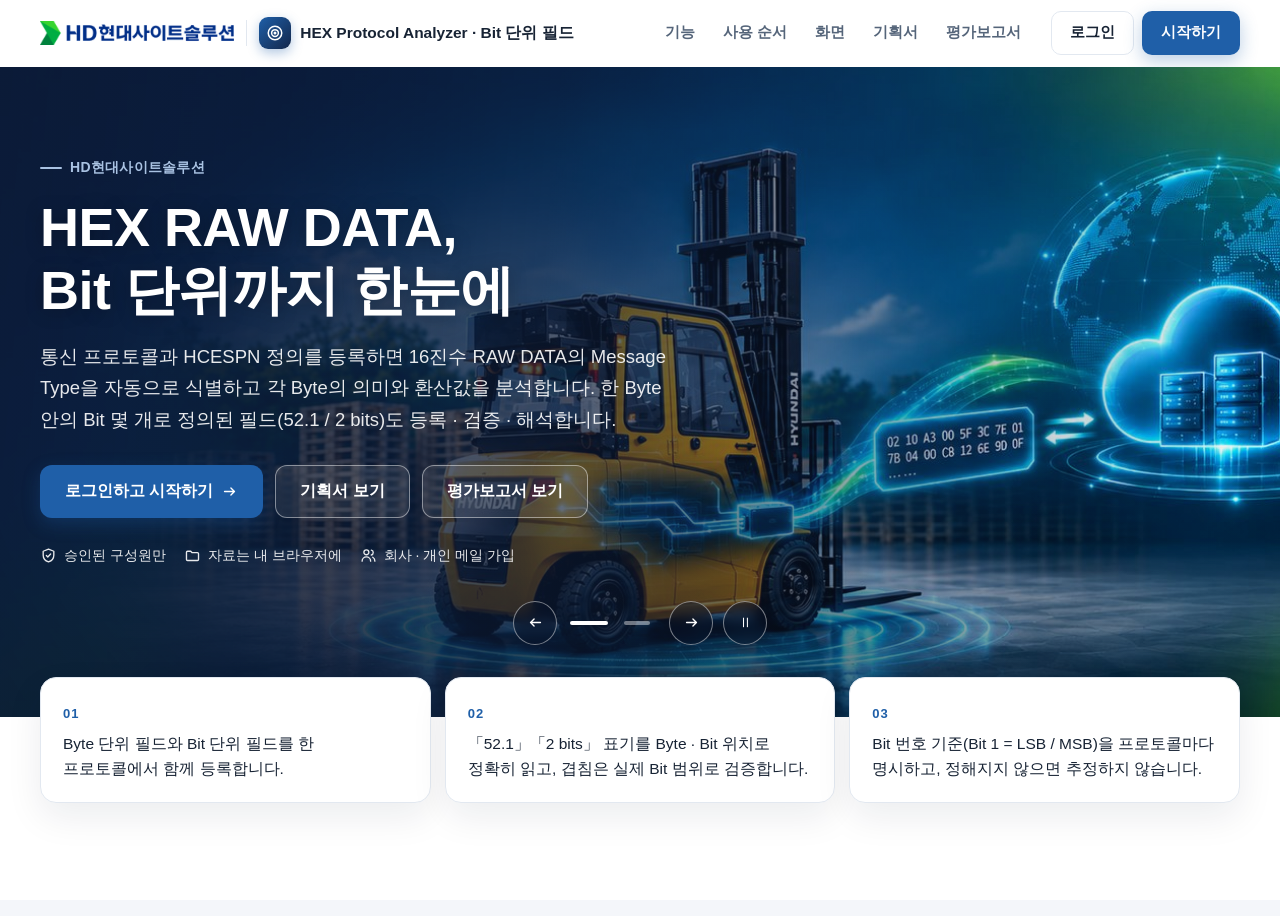
==== commit 458a6f63: "판 2026-11-13.13 · 인계용 ZIP Co-Authored-By: Claude Fable 5.2 <noreply@anthropic.com>" ====
--- a/index.html
+++ b/index.html
@@ -29,9 +29,9 @@
 <link rel="stylesheet" href="css/analyzer.css?v=1.0">
 <!-- auth-kit: 로그인 전에는 도구 화면을 감춘다(js/auth.js 가 판정 뒤 푼다) -->
 <script>document.documentElement.classList.add('auth-lock')</script>
-<link rel="stylesheet" href="css/auth.css?v=2026-11-13.12">
-<link rel="stylesheet" href="css/board.css?v=2026-11-13.12">
-<link rel="stylesheet" href="css/kit-build.css?v=2026-11-13.12">
+<link rel="stylesheet" href="css/auth.css?v=2026-11-13.13">
+<link rel="stylesheet" href="css/board.css?v=2026-11-13.13">
+<link rel="stylesheet" href="css/kit-build.css?v=2026-11-13.13">
 <!-- /auth-kit -->
 </head>
 <body>
@@ -59,11 +59,11 @@
 <script src="js/hcespn.js?v=1.0"></script>
 <script src="js/app.js?v=1.0"></script>
 <!-- auth-kit: 로그인 · 사용 신청 · 승인 · 게시판(키트 정본 data10-00/kit/auth, 적용 build-2611-00/tools/kit) -->
-<script src="vendor/supabase.js?v=2026-11-13.12"></script>
-<script src="js/auth-config.js?v=2026-11-13.12"></script>
-<script src="js/kit-build.js?v=2026-11-13.12"></script>
-<script src="js/board.js?v=2026-11-13.12"></script>
-<script src="js/auth.js?v=2026-11-13.12"></script>
+<script src="vendor/supabase.js?v=2026-11-13.13"></script>
+<script src="js/auth-config.js?v=2026-11-13.13"></script>
+<script src="js/kit-build.js?v=2026-11-13.13"></script>
+<script src="js/board.js?v=2026-11-13.13"></script>
+<script src="js/auth.js?v=2026-11-13.13"></script>
 <!-- /auth-kit -->
 </body>
 </html>
